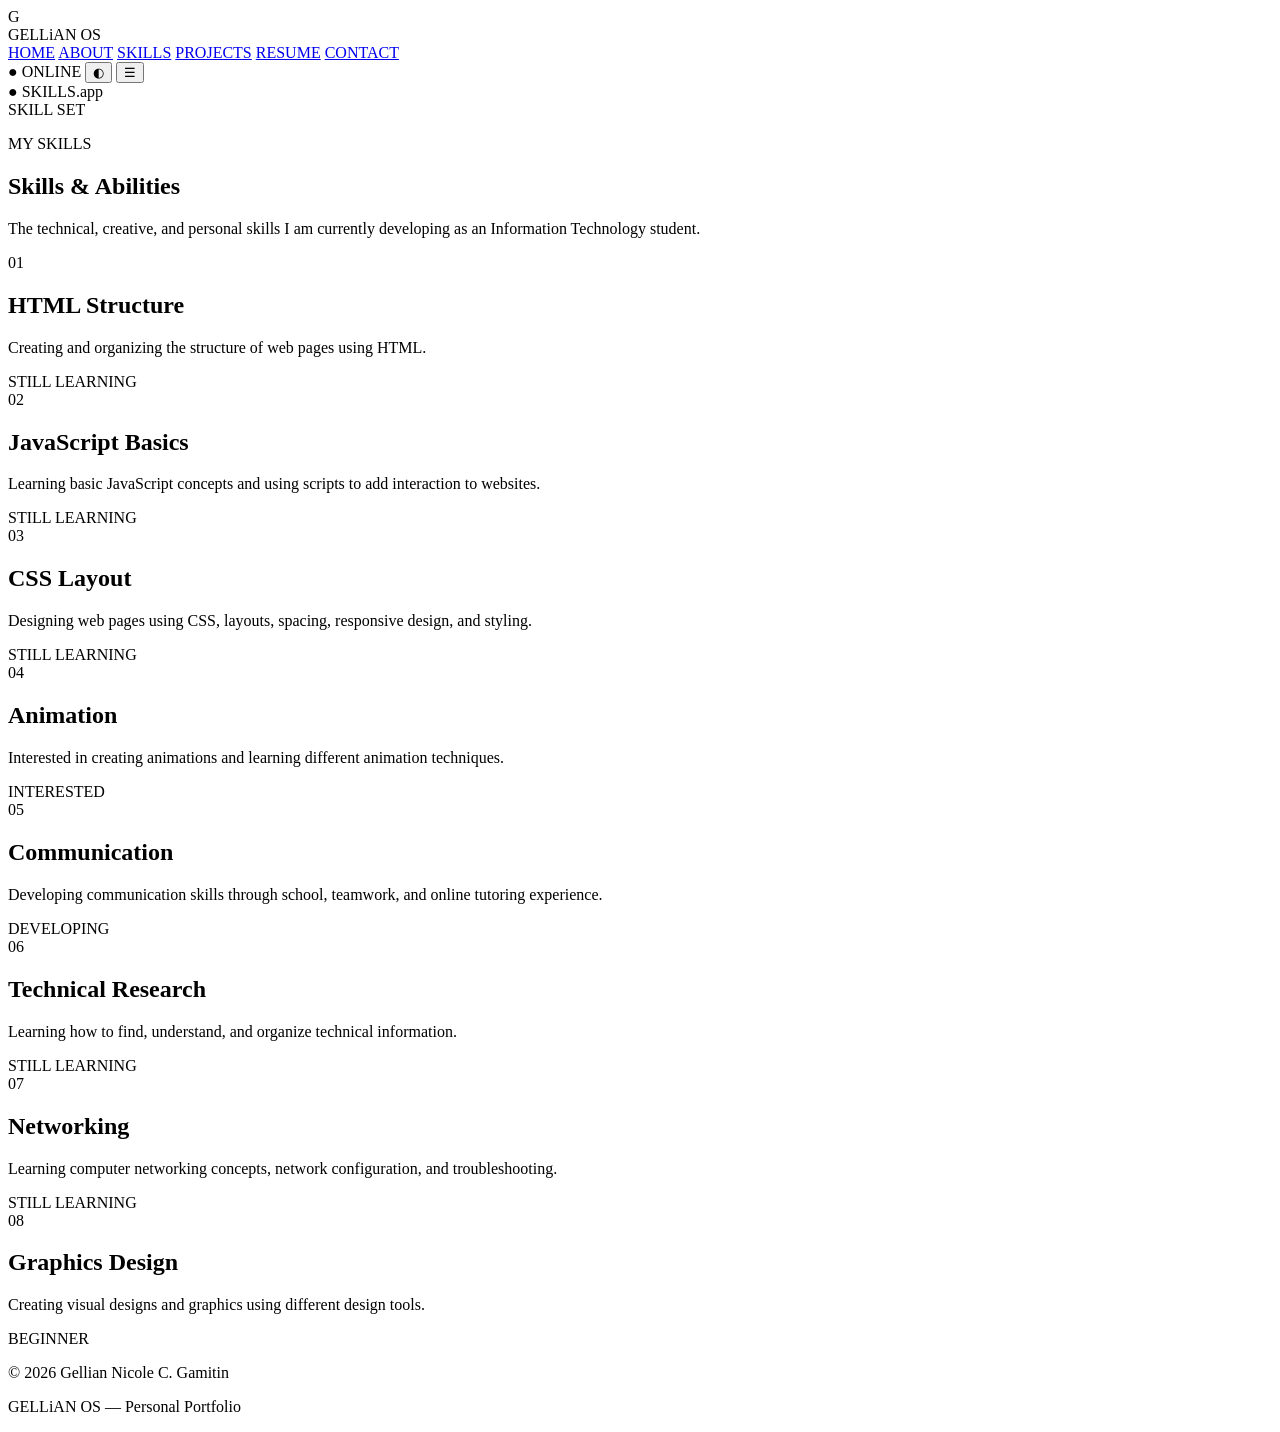
==== skills.html @ ddc560a5 "Add files via upload" ====
<!DOCTYPE html>
<html lang="en">

<head>
    <meta charset="UTF-8">
    <meta name="viewport" content="width=device-width, initial-scale=1.0">

    <title>GELLiAN OS | Skills</title>

    <link rel="stylesheet" href="css/style.css">
</head>

<body>

<header class="os-header">

    <div class="os-brand">
        <div class="brand-icon">G</div>
        <span>GELLiAN OS</span>
    </div>

    <nav class="main-nav">
        <a href="index.html">HOME</a>
        <a href="about.html">ABOUT</a>
        <a href="skills.html" class="active">SKILLS</a>
        <a href="projects.html">PROJECTS</a>
        <a href="resume.html">RESUME</a>
        <a href="contact.html">CONTACT</a>
    </nav>

    <div class="system-status">
        <span>● ONLINE</span>

        <button id="themeToggle" type="button">◐</button>

        <button
            class="mobile-menu-button"
            id="mobileMenuButton"
            type="button">
            ☰
        </button>
    </div>

</header>


<main class="page-container">

    <section class="page-window">

        <div class="window-bar">

            <div class="window-title">
                <span class="window-icon">●</span>
                SKILLS.app
            </div>

            <div class="window-status">
                SKILL SET
            </div>

        </div>


        <div class="page-content">

            <div class="page-heading">

                <p class="small-label">
                    MY SKILLS
                </p>

                <h1>
                    Skills & <span>Abilities</span>
                </h1>

                <p>
                    The technical, creative, and personal skills I am
                    currently developing as an Information Technology student.
                </p>

            </div>


            <div class="skills-grid">

                <div class="skill-card">

                    <div class="skill-number">
                        01
                    </div>

                    <h2>
                        HTML Structure
                    </h2>

                    <p>
                        Creating and organizing the structure of web pages
                        using HTML.
                    </p>

                    <span class="skill-status">
                        STILL LEARNING
                    </span>

                </div>


                <div class="skill-card">

                    <div class="skill-number">
                        02
                    </div>

                    <h2>
                        JavaScript Basics
                    </h2>

                    <p>
                        Learning basic JavaScript concepts and using scripts
                        to add interaction to websites.
                    </p>

                    <span class="skill-status">
                        STILL LEARNING
                    </span>

                </div>


                <div class="skill-card">

                    <div class="skill-number">
                        03
                    </div>

                    <h2>
                        CSS Layout
                    </h2>

                    <p>
                        Designing web pages using CSS, layouts, spacing,
                        responsive design, and styling.
                    </p>

                    <span class="skill-status">
                        STILL LEARNING
                    </span>

                </div>


                <div class="skill-card">

                    <div class="skill-number">
                        04
                    </div>

                    <h2>
                        Animation
                    </h2>

                    <p>
                        Interested in creating animations and learning
                        different animation techniques.
                    </p>

                    <span class="skill-status">
                        INTERESTED
                    </span>

                </div>


                <div class="skill-card">

                    <div class="skill-number">
                        05
                    </div>

                    <h2>
                        Communication
                    </h2>

                    <p>
                        Developing communication skills through school,
                        teamwork, and online tutoring experience.
                    </p>

                    <span class="skill-status">
                        DEVELOPING
                    </span>

                </div>


                <div class="skill-card">

                    <div class="skill-number">
                        06
                    </div>

                    <h2>
                        Technical Research
                    </h2>

                    <p>
                        Learning how to find, understand, and organize
                        technical information.
                    </p>

                    <span class="skill-status">
                        STILL LEARNING
                    </span>

                </div>


                <div class="skill-card">

                    <div class="skill-number">
                        07
                    </div>

                    <h2>
                        Networking
                    </h2>

                    <p>
                        Learning computer networking concepts, network
                        configuration, and troubleshooting.
                    </p>

                    <span class="skill-status">
                        STILL LEARNING
                    </span>

                </div>


                <div class="skill-card">

                    <div class="skill-number">
                        08
                    </div>

                    <h2>
                        Graphics Design
                    </h2>

                    <p>
                        Creating visual designs and graphics using
                        different design tools.
                    </p>

                    <span class="skill-status">
                        BEGINNER
                    </span>

                </div>

            </div>

        </div>

    </section>

</main>


<footer>

    <p>
        © 2026 Gellian Nicole C. Gamitin
    </p>

    <p>
        GELLiAN OS — Personal Portfolio
    </p>

</footer>


<script src="js/script.js"></script>

</body>
</html>
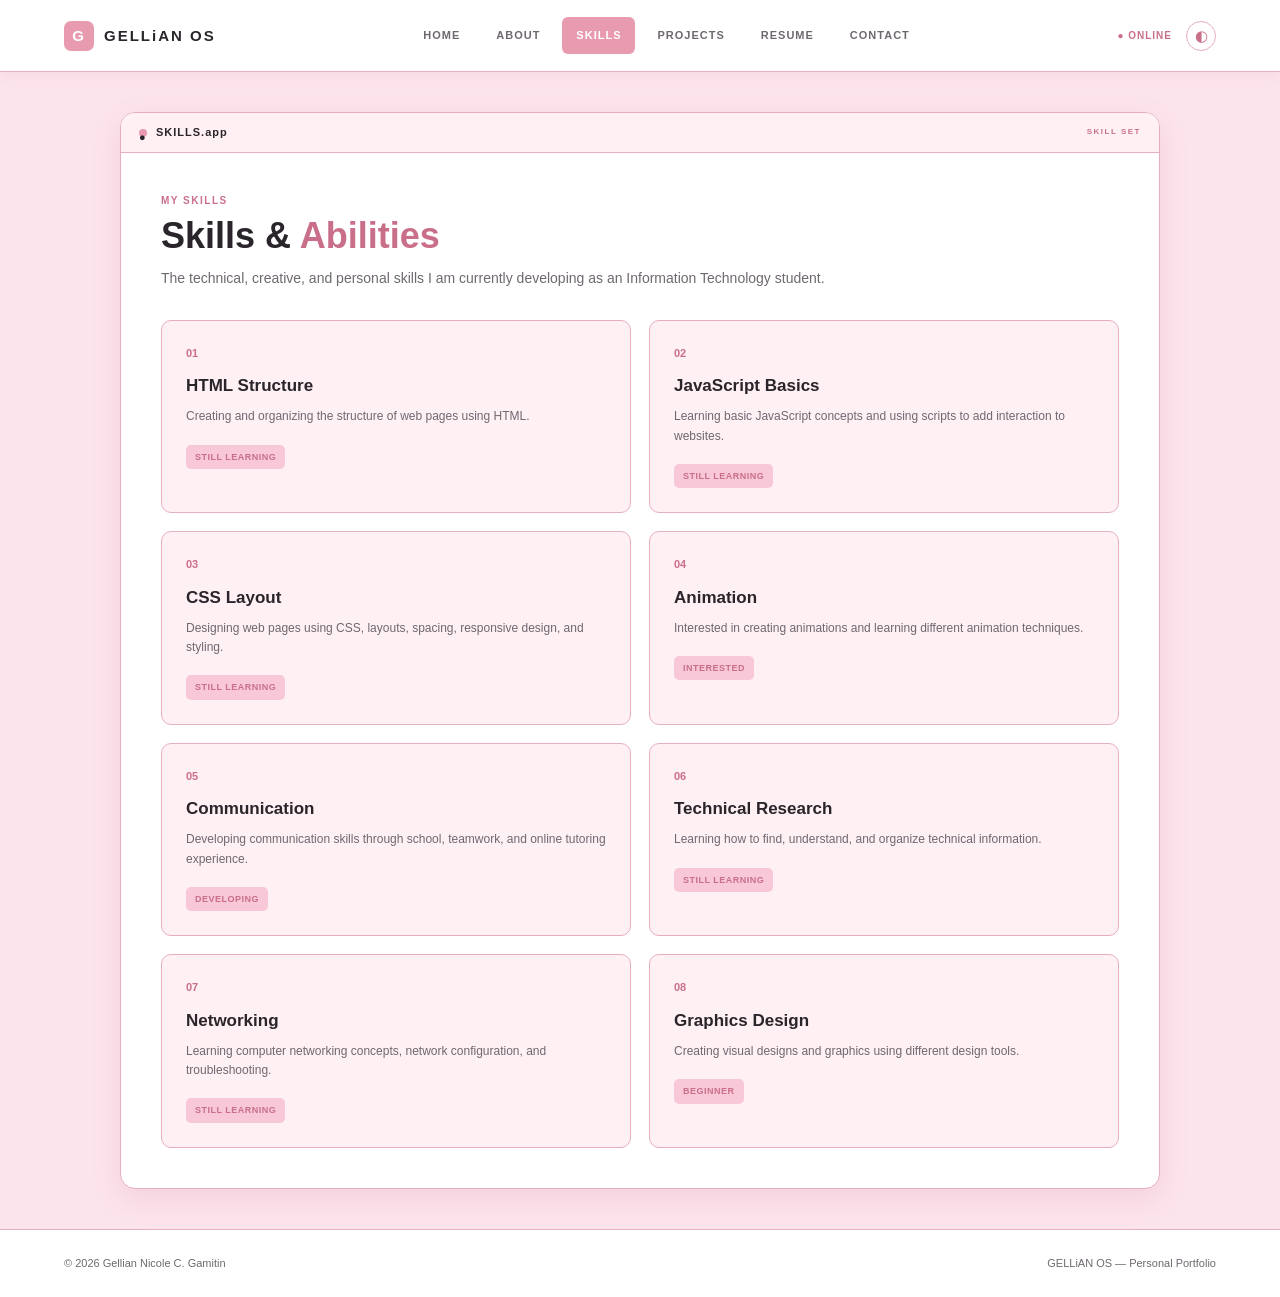
==== commit aa4d142e: "Rename js/skills.html to skills.html" ====
--- a/skills.html
+++ b/skills.html
@@ -284,4 +284,4 @@
 <script src="js/script.js"></script>
 
 </body>
-</html>+</html>
--- a/css/style.css
+++ b/css/style.css
@@ -0,0 +1,1188 @@
+:root {
+    --background: #FCE4EC;
+    --surface: #FFFFFF;
+    --pink-light: #F8C8D8;
+    --pink: #E89AAF;
+    --pink-dark: #C96F89;
+    --cream: #FFF0F4;
+    --text: #29252A;
+    --text-light: #6F6870;
+    --border: #E6AFC0;
+    --shadow: 0 10px 30px rgba(190, 90, 120, 0.14);
+}
+
+body.dark-mode {
+    --background: #261B20;
+    --surface: #33242A;
+    --pink-light: #70404F;
+    --pink: #E58FA7;
+    --pink-dark: #F2B0C2;
+    --cream: #422C34;
+    --text: #FFF1F5;
+    --text-light: #D5BBC4;
+    --border: #68434F;
+    --shadow: 0 10px 30px rgba(0, 0, 0, 0.35);
+}
+
+* {
+    margin: 0;
+    padding: 0;
+    box-sizing: border-box;
+}
+
+html {
+    scroll-behavior: smooth;
+}
+
+body {
+    font-family: Arial, Helvetica, sans-serif;
+    background: var(--background);
+    color: var(--text);
+    line-height: 1.6;
+    transition: background 0.3s ease, color 0.3s ease;
+}
+
+a {
+    text-decoration: none;
+    color: inherit;
+}
+
+button,
+input,
+textarea {
+    font-family: inherit;
+}
+
+.os-header {
+    width: 100%;
+    min-height: 72px;
+    background: var(--surface);
+    border-bottom: 1px solid var(--border);
+    display: flex;
+    align-items: center;
+    justify-content: space-between;
+    padding: 0 5%;
+    position: sticky;
+    top: 0;
+    z-index: 1000;
+    box-shadow: 0 3px 15px rgba(190, 90, 120, 0.08);
+}
+
+.os-brand {
+    display: flex;
+    align-items: center;
+    gap: 10px;
+    font-size: 15px;
+    font-weight: 700;
+    letter-spacing: 2px;
+    white-space: nowrap;
+}
+
+.brand-icon {
+    width: 30px;
+    height: 30px;
+    background: var(--pink);
+    color: white;
+    border-radius: 7px;
+    display: flex;
+    align-items: center;
+    justify-content: center;
+    font-weight: 700;
+}
+
+.main-nav {
+    display: flex;
+    align-items: center;
+    justify-content: center;
+    gap: 8px;
+}
+
+.main-nav a {
+    padding: 10px 14px;
+    border-radius: 6px;
+    color: var(--text-light);
+    font-size: 11px;
+    font-weight: 700;
+    letter-spacing: 1px;
+    transition: 0.25s ease;
+}
+
+.main-nav a:hover {
+    color: var(--pink-dark);
+    background: var(--cream);
+}
+
+.main-nav a.active {
+    color: white;
+    background: var(--pink);
+}
+
+.os-header > nav:not(.main-nav) {
+    display: flex;
+    align-items: center;
+    justify-content: center;
+    gap: 8px;
+}
+
+.os-header > nav:not(.main-nav) a {
+    padding: 10px 14px;
+    border-radius: 6px;
+    color: var(--text-light);
+    font-size: 11px;
+    font-weight: 700;
+    letter-spacing: 1px;
+    transition: 0.25s ease;
+}
+
+.os-header > nav:not(.main-nav) a:hover {
+    color: var(--pink-dark);
+    background: var(--cream);
+}
+
+.os-header > nav:not(.main-nav) a.active {
+    color: white;
+    background: var(--pink);
+}
+
+.system-status {
+    display: flex;
+    align-items: center;
+    gap: 14px;
+    color: var(--pink-dark);
+    font-size: 10px;
+    font-weight: 700;
+    letter-spacing: 1px;
+    white-space: nowrap;
+}
+
+#themeToggle {
+    width: 30px;
+    height: 30px;
+    border: 1px solid var(--border);
+    border-radius: 50%;
+    background: transparent;
+    color: var(--pink-dark);
+    cursor: pointer;
+    font-size: 15px;
+    transition: 0.25s ease;
+}
+
+#themeToggle:hover {
+    background: var(--pink);
+    color: white;
+}
+
+.mobile-menu-button {
+    display: none;
+    width: 34px;
+    height: 34px;
+    border: 1px solid var(--border);
+    border-radius: 7px;
+    background: transparent;
+    color: var(--pink-dark);
+    cursor: pointer;
+    font-size: 20px;
+}
+
+.desktop,
+.page-container {
+    width: 100%;
+    max-width: 1080px;
+    margin: 40px auto;
+    padding: 0 20px;
+}
+
+.profile-window,
+.applications-window,
+.system-window,
+.page-window {
+    background: var(--surface);
+    border: 1px solid var(--border);
+    border-radius: 15px;
+    overflow: hidden;
+    box-shadow: var(--shadow);
+    margin-bottom: 22px;
+}
+
+.page-window {
+    margin-bottom: 0;
+}
+
+.window-bar {
+    min-height: 40px;
+    padding: 0 18px;
+    background: var(--cream);
+    border-bottom: 1px solid var(--border);
+    display: flex;
+    align-items: center;
+    justify-content: space-between;
+}
+
+.window-title {
+    display: flex;
+    align-items: center;
+    gap: 9px;
+    font-size: 11px;
+    font-weight: 700;
+    letter-spacing: 1px;
+}
+
+.window-icon {
+    width: 8px;
+    height: 8px;
+    border-radius: 50%;
+    background: var(--pink);
+}
+
+.window-status {
+    color: var(--pink-dark);
+    font-size: 8px;
+    font-weight: 700;
+    letter-spacing: 1.5px;
+}
+
+.profile-content {
+    min-height: 420px;
+    padding: 55px;
+    display: flex;
+    align-items: center;
+    gap: 60px;
+}
+
+.profile-placeholder {
+    width: 200px;
+    height: 200px;
+    min-width: 200px;
+    border-radius: 50%;
+    overflow: hidden;
+    border: 2px solid var(--border);
+    background: var(--cream);
+    box-shadow: 0 8px 25px rgba(190, 90, 120, 0.12);
+}
+
+.profile-placeholder img {
+    width: 100%;
+    height: 100%;
+    object-fit: cover;
+    object-position: center;
+    display: block;
+}
+
+.profile-text {
+    flex: 1;
+    min-width: 0;
+}
+
+.intro-text {
+    color: var(--pink-dark);
+    font-size: 15px;
+    font-weight: 600;
+    margin-bottom: 4px;
+}
+
+.profile-text h1 {
+    font-size: 56px;
+    line-height: 1.1;
+    margin-bottom: 8px;
+}
+
+.profile-text h2 {
+    color: var(--text-light);
+    font-size: 20px;
+    min-height: 30px;
+    margin-bottom: 20px;
+}
+
+.description {
+    max-width: 650px;
+    color: var(--text-light);
+    font-size: 14px;
+    margin-bottom: 15px;
+}
+
+.profile-buttons {
+    display: flex;
+    gap: 10px;
+    flex-wrap: wrap;
+    margin-top: 25px;
+}
+
+.primary-button,
+.secondary-button {
+    display: inline-flex;
+    align-items: center;
+    justify-content: center;
+    min-height: 42px;
+    padding: 0 18px;
+    border-radius: 7px;
+    font-size: 10px;
+    font-weight: 700;
+    letter-spacing: 0.5px;
+    transition: 0.25s ease;
+    cursor: pointer;
+}
+
+.primary-button {
+    background: var(--pink);
+    color: white;
+    border: 1px solid var(--pink);
+}
+
+.primary-button:hover {
+    background: var(--pink-dark);
+    border-color: var(--pink-dark);
+    transform: translateY(-2px);
+}
+
+.secondary-button {
+    background: transparent;
+    color: var(--pink-dark);
+    border: 1px solid var(--border);
+}
+
+.secondary-button:hover {
+    background: var(--cream);
+    transform: translateY(-2px);
+}
+
+.app-grid {
+    padding: 25px;
+    display: grid;
+    grid-template-columns: repeat(3, 1fr);
+    gap: 15px;
+}
+
+.app-card {
+    padding: 22px;
+    background: var(--cream);
+    border: 1px solid var(--border);
+    border-radius: 10px;
+    transition: 0.25s ease;
+}
+
+.app-card:hover {
+    transform: translateY(-4px);
+    box-shadow: var(--shadow);
+}
+
+.app-icon {
+    font-size: 28px;
+    margin-bottom: 12px;
+}
+
+.app-card h3 {
+    font-size: 12px;
+    margin-bottom: 7px;
+}
+
+.app-card p {
+    color: var(--text-light);
+    font-size: 12px;
+}
+
+.system-grid {
+    padding: 20px;
+    display: grid;
+    grid-template-columns: repeat(4, 1fr);
+    gap: 12px;
+}
+
+.system-card {
+    padding: 18px;
+    border: 1px solid var(--border);
+    border-radius: 9px;
+    background: var(--cream);
+    display: flex;
+    flex-direction: column;
+    gap: 5px;
+}
+
+.system-label {
+    color: var(--pink-dark);
+    font-size: 9px;
+    font-weight: 700;
+    letter-spacing: 1px;
+}
+
+.system-card strong {
+    font-size: 13px;
+}
+
+.page-content {
+    padding: 40px;
+}
+
+.page-heading {
+    margin-bottom: 30px;
+}
+
+.page-heading .small-label,
+.small-label {
+    color: var(--pink-dark);
+    font-size: 10px;
+    font-weight: 700;
+    letter-spacing: 1.5px;
+    margin-bottom: 5px;
+}
+
+.page-heading h1 {
+    font-size: 36px;
+    line-height: 1.2;
+    margin-bottom: 10px;
+}
+
+.page-heading h1 span {
+    color: var(--pink-dark);
+}
+
+.page-heading > p:last-child {
+    color: var(--text-light);
+    font-size: 14px;
+    max-width: 700px;
+}
+
+.section-heading {
+    margin-bottom: 18px;
+}
+
+.section-heading h2 {
+    font-size: 24px;
+    margin-bottom: 5px;
+}
+
+.about-grid {
+    display: grid;
+    grid-template-columns: repeat(2, 1fr);
+    gap: 18px;
+}
+
+.info-card {
+    background: var(--cream);
+    border: 1px solid var(--border);
+    border-radius: 10px;
+    padding: 25px;
+}
+
+.card-number {
+    color: var(--pink-dark);
+    font-size: 11px;
+    font-weight: 700;
+    margin-bottom: 10px;
+}
+
+.info-card h2 {
+    font-size: 18px;
+    margin-bottom: 12px;
+}
+
+.info-card p {
+    color: var(--text-light);
+    font-size: 13px;
+    margin-bottom: 12px;
+}
+
+.info-card p:last-child {
+    margin-bottom: 0;
+}
+
+.values-section {
+    margin-top: 35px;
+}
+
+.values-grid {
+    display: grid;
+    grid-template-columns: repeat(3, 1fr);
+    gap: 15px;
+}
+
+.value-item {
+    padding: 18px;
+    background: var(--cream);
+    border: 1px solid var(--border);
+    border-radius: 10px;
+    display: flex;
+    flex-direction: column;
+    gap: 5px;
+}
+
+.value-item strong {
+    color: var(--text);
+    font-size: 14px;
+}
+
+.value-item span {
+    color: var(--text-light);
+    font-size: 12px;
+}
+
+.goals-section {
+    margin-top: 35px;
+}
+
+.goals-section .section-heading {
+    margin-bottom: 18px;
+}
+
+.goal-box {
+    padding: 20px 24px;
+    background: var(--cream);
+    border: 1px solid var(--border);
+    border-radius: 10px;
+    margin-bottom: 15px;
+}
+
+.goal-label {
+    color: var(--pink-dark);
+    font-size: 11px;
+    font-weight: 700;
+    letter-spacing: 1px;
+    margin-bottom: 8px;
+}
+
+.goal-box p {
+    color: var(--text-light);
+    font-size: 13px;
+    line-height: 1.7;
+    margin: 0;
+}
+
+.skills-grid {
+    display: grid;
+    grid-template-columns: repeat(2, 1fr);
+    gap: 18px;
+}
+
+.skill-card {
+    position: relative;
+    padding: 24px;
+    background: var(--cream);
+    border: 1px solid var(--border);
+    border-radius: 10px;
+    transition: 0.25s ease;
+}
+
+.skill-card:hover {
+    transform: translateY(-3px);
+    box-shadow: var(--shadow);
+}
+
+.skill-number {
+    color: var(--pink-dark);
+    font-size: 11px;
+    font-weight: 700;
+    margin-bottom: 10px;
+}
+
+.skill-card h2 {
+    font-size: 17px;
+    margin-bottom: 8px;
+}
+
+.skill-card p {
+    color: var(--text-light);
+    font-size: 12px;
+    margin-bottom: 15px;
+}
+
+.skill-status {
+    display: inline-block;
+    padding: 5px 9px;
+    background: var(--pink-light);
+    color: var(--pink-dark);
+    border-radius: 5px;
+    font-size: 9px;
+    font-weight: 700;
+    letter-spacing: 0.5px;
+}
+
+.project-filter {
+    display: flex;
+    gap: 8px;
+    flex-wrap: wrap;
+    margin-bottom: 25px;
+}
+
+.filter-button {
+    padding: 8px 14px;
+    background: transparent;
+    border: 1px solid var(--border);
+    border-radius: 6px;
+    color: var(--text-light);
+    cursor: pointer;
+    font-size: 10px;
+    font-weight: 700;
+}
+
+.filter-button.active,
+.filter-button:hover {
+    background: var(--pink);
+    color: white;
+    border-color: var(--pink);
+}
+
+.projects-grid {
+    display: grid;
+    grid-template-columns: repeat(2, 1fr);
+    gap: 20px;
+}
+
+.project-card {
+    background: var(--cream);
+    border: 1px solid var(--border);
+    border-radius: 10px;
+    overflow: hidden;
+    transition: 0.25s ease;
+}
+
+.project-card:hover {
+    transform: translateY(-4px);
+    box-shadow: var(--shadow);
+}
+
+.project-image-container {
+    width: 100%;
+    height: 220px;
+    overflow: hidden;
+    background: var(--pink-light);
+}
+
+.project-image {
+    width: 100%;
+    height: 100%;
+    object-fit: cover;
+    display: block;
+    cursor: pointer;
+    transition: 0.25s ease;
+}
+
+.project-image:hover {
+    transform: scale(1.02);
+}
+
+.project-content {
+    padding: 20px;
+}
+
+.project-number {
+    display: block;
+    color: var(--pink-dark);
+    font-size: 9px;
+    font-weight: 700;
+    letter-spacing: 1px;
+    margin-bottom: 7px;
+}
+
+.project-content h2 {
+    font-size: 17px;
+    line-height: 1.35;
+    margin-bottom: 8px;
+}
+
+.project-content p {
+    color: var(--text-light);
+    font-size: 12px;
+    margin-bottom: 14px;
+}
+
+.project-details {
+    display: flex;
+    flex-wrap: wrap;
+    gap: 7px;
+}
+
+.project-details span {
+    padding: 5px 8px;
+    background: var(--pink-light);
+    color: var(--pink-dark);
+    border-radius: 5px;
+    font-size: 9px;
+    font-weight: 700;
+}
+
+.resume-section {
+    margin-bottom: 35px;
+}
+
+.timeline-item {
+    display: grid;
+    grid-template-columns: 130px 1fr;
+    gap: 20px;
+    padding: 20px 0;
+    border-bottom: 1px solid var(--border);
+}
+
+.timeline-item:last-child {
+    border-bottom: none;
+}
+
+.timeline-year {
+    color: var(--pink-dark);
+    font-size: 11px;
+    font-weight: 700;
+}
+
+.timeline-content {
+    border-left: 3px solid var(--pink);
+    padding-left: 18px;
+}
+
+.timeline-content h3 {
+    font-size: 16px;
+    margin-bottom: 5px;
+}
+
+.timeline-content p {
+    color: var(--text-light);
+    font-size: 12px;
+    margin-bottom: 5px;
+}
+
+.resume-tag {
+    display: inline-block;
+    margin: 7px 5px 0 0;
+    padding: 5px 8px;
+    background: var(--pink-light);
+    color: var(--pink-dark);
+    border-radius: 5px;
+    font-size: 9px;
+    font-weight: 700;
+}
+
+.experience-card {
+    padding: 22px;
+    background: var(--cream);
+    border: 1px solid var(--border);
+    border-radius: 10px;
+}
+
+.experience-header {
+    display: flex;
+    justify-content: space-between;
+    gap: 20px;
+    margin-bottom: 10px;
+}
+
+.experience-header h3 {
+    font-size: 16px;
+}
+
+.experience-header p {
+    color: var(--pink-dark);
+    font-size: 12px;
+}
+
+.experience-header span {
+    color: var(--pink-dark);
+    font-size: 11px;
+    font-weight: 700;
+}
+
+.experience-card > p {
+    color: var(--text-light);
+    font-size: 12px;
+}
+
+.contact-grid {
+    display: grid;
+    grid-template-columns: 0.85fr 1.15fr;
+    gap: 25px;
+}
+
+.contact-information,
+.contact-form-container {
+    min-width: 0;
+}
+
+.contact-item {
+    display: flex;
+    align-items: center;
+    gap: 14px;
+    padding: 16px;
+    background: var(--cream);
+    border: 1px solid var(--border);
+    border-radius: 9px;
+    margin-bottom: 12px;
+}
+
+.contact-icon {
+    width: 38px;
+    height: 38px;
+    min-width: 38px;
+    display: flex;
+    align-items: center;
+    justify-content: center;
+    border-radius: 8px;
+    background: var(--pink-light);
+    color: var(--pink-dark);
+    font-size: 12px;
+    font-weight: 700;
+}
+
+.contact-item div:last-child {
+    min-width: 0;
+}
+
+.contact-item span {
+    display: block;
+    color: var(--pink-dark);
+    font-size: 9px;
+    font-weight: 700;
+    letter-spacing: 1px;
+    margin-bottom: 3px;
+}
+
+.contact-item a {
+    color: var(--text-light);
+    font-size: 12px;
+    word-break: break-word;
+}
+
+.contact-item a:hover {
+    color: var(--pink-dark);
+}
+
+#contactForm {
+    display: flex;
+    flex-direction: column;
+    gap: 15px;
+    padding: 22px;
+    background: var(--cream);
+    border: 1px solid var(--border);
+    border-radius: 10px;
+}
+
+.form-group {
+    display: flex;
+    flex-direction: column;
+    gap: 6px;
+}
+
+.form-group label {
+    font-size: 10px;
+    font-weight: 700;
+    letter-spacing: 0.5px;
+}
+
+.form-group input,
+.form-group textarea {
+    width: 100%;
+    padding: 12px;
+    background: var(--surface);
+    color: var(--text);
+    border: 1px solid var(--border);
+    border-radius: 7px;
+    outline: none;
+    font-size: 12px;
+}
+
+.form-group input:focus,
+.form-group textarea:focus {
+    border-color: var(--pink);
+}
+
+.form-group textarea {
+    min-height: 140px;
+    resize: vertical;
+}
+
+#contactForm .primary-button {
+    width: fit-content;
+    border: none;
+}
+
+.form-error {
+    color: #c94c68;
+    font-size: 12px;
+}
+
+.form-success {
+    color: #4c9b72;
+    font-size: 12px;
+}
+
+footer {
+    background: var(--surface);
+    border-top: 1px solid var(--border);
+    padding: 25px 5%;
+    display: flex;
+    justify-content: space-between;
+    gap: 20px;
+    color: var(--text-light);
+    font-size: 11px;
+}
+
+#scrollTopButton {
+    position: fixed;
+    right: 25px;
+    bottom: 25px;
+    width: 42px;
+    height: 42px;
+    border: 1px solid var(--border);
+    border-radius: 50%;
+    background: var(--pink);
+    color: white;
+    font-size: 18px;
+    cursor: pointer;
+    opacity: 0;
+    visibility: hidden;
+    transform: translateY(10px);
+    transition: 0.25s ease;
+    z-index: 900;
+}
+
+#scrollTopButton.show {
+    opacity: 1;
+    visibility: visible;
+    transform: translateY(0);
+}
+
+#imageModal {
+    position: fixed;
+    inset: 0;
+    background: rgba(0, 0, 0, 0.7);
+    display: flex;
+    align-items: center;
+    justify-content: center;
+    padding: 30px;
+    opacity: 0;
+    visibility: hidden;
+    transition: 0.25s ease;
+    z-index: 2000;
+}
+
+#imageModal.show {
+    opacity: 1;
+    visibility: visible;
+}
+
+.modal-content {
+    position: relative;
+    max-width: 900px;
+    max-height: 90vh;
+}
+
+.modal-content img {
+    display: block;
+    max-width: 100%;
+    max-height: 85vh;
+    border-radius: 10px;
+}
+
+.modal-close {
+    position: absolute;
+    top: -45px;
+    right: 0;
+    width: 35px;
+    height: 35px;
+    border: none;
+    border-radius: 50%;
+    background: var(--pink);
+    color: white;
+    font-size: 20px;
+    cursor: pointer;
+}
+
+@media (max-width: 900px) {
+
+    .os-header {
+        padding: 0 4%;
+    }
+
+    .main-nav,
+    .os-header > nav:not(.main-nav) {
+        display: none;
+        position: absolute;
+        top: 72px;
+        left: 0;
+        width: 100%;
+        padding: 15px 5%;
+        background: var(--surface);
+        border-bottom: 1px solid var(--border);
+        box-shadow: var(--shadow);
+        flex-direction: column;
+        align-items: stretch;
+    }
+
+    .main-nav.mobile-open,
+    .os-header > nav:not(.main-nav).mobile-open {
+        display: flex;
+    }
+
+    .main-nav a,
+    .os-header > nav:not(.main-nav) a {
+        width: 100%;
+        text-align: center;
+    }
+
+    .mobile-menu-button {
+        display: inline-flex;
+        align-items: center;
+        justify-content: center;
+    }
+
+    .profile-content {
+        padding: 40px;
+        gap: 35px;
+    }
+
+    .app-grid {
+        grid-template-columns: repeat(2, 1fr);
+    }
+
+    .system-grid {
+        grid-template-columns: repeat(2, 1fr);
+    }
+
+    .about-grid,
+    .contact-grid {
+        grid-template-columns: 1fr;
+    }
+
+    .values-grid {
+        grid-template-columns: repeat(2, 1fr);
+    }
+
+    .timeline-item {
+        grid-template-columns: 100px 1fr;
+    }
+}
+
+@media (max-width: 700px) {
+
+    .os-header {
+        min-height: 65px;
+    }
+
+    .system-status span {
+        display: none;
+    }
+
+    .desktop,
+    .page-container {
+        margin-top: 25px;
+        padding: 0 12px;
+    }
+
+    .profile-content {
+        flex-direction: column;
+        text-align: center;
+        padding: 35px 20px;
+    }
+
+    .profile-placeholder {
+        width: 180px;
+        height: 180px;
+        min-width: 180px;
+    }
+
+    .profile-text h1 {
+        font-size: 42px;
+    }
+
+    .profile-text h2 {
+        font-size: 16px;
+    }
+
+    .description {
+        font-size: 13px;
+    }
+
+    .profile-buttons {
+        justify-content: center;
+    }
+
+    .app-grid,
+    .projects-grid,
+    .skills-grid,
+    .system-grid,
+    .values-grid {
+        grid-template-columns: 1fr;
+    }
+
+    .page-content {
+        padding: 25px 18px;
+    }
+
+    .page-heading h1 {
+        font-size: 28px;
+    }
+
+    .section-heading h2 {
+        font-size: 21px;
+    }
+
+    .goal-box {
+        padding: 18px;
+    }
+
+    .goal-label {
+        font-size: 10px;
+    }
+
+    .goal-box p {
+        font-size: 12px;
+    }
+
+    .timeline-item {
+        grid-template-columns: 1fr;
+        gap: 8px;
+    }
+
+    .timeline-content {
+        padding-left: 14px;
+    }
+
+    .experience-header {
+        flex-direction: column;
+        gap: 5px;
+    }
+
+    .project-image-container {
+        height: 200px;
+    }
+
+    footer {
+        flex-direction: column;
+        text-align: center;
+    }
+}
+
+@media (max-width: 450px) {
+
+    .os-brand {
+        font-size: 12px;
+        letter-spacing: 1px;
+    }
+
+    .brand-icon {
+        width: 27px;
+        height: 27px;
+    }
+
+    .profile-placeholder {
+        width: 160px;
+        height: 160px;
+        min-width: 160px;
+    }
+
+    .profile-text h1 {
+        font-size: 36px;
+    }
+
+    .primary-button,
+    .secondary-button {
+        width: 100%;
+    }
+
+    .page-heading h1 {
+        font-size: 25px;
+    }
+
+    .project-image-container {
+        height: 180px;
+    }
+
+    .contact-item {
+        align-items: flex-start;
+    }
+}
